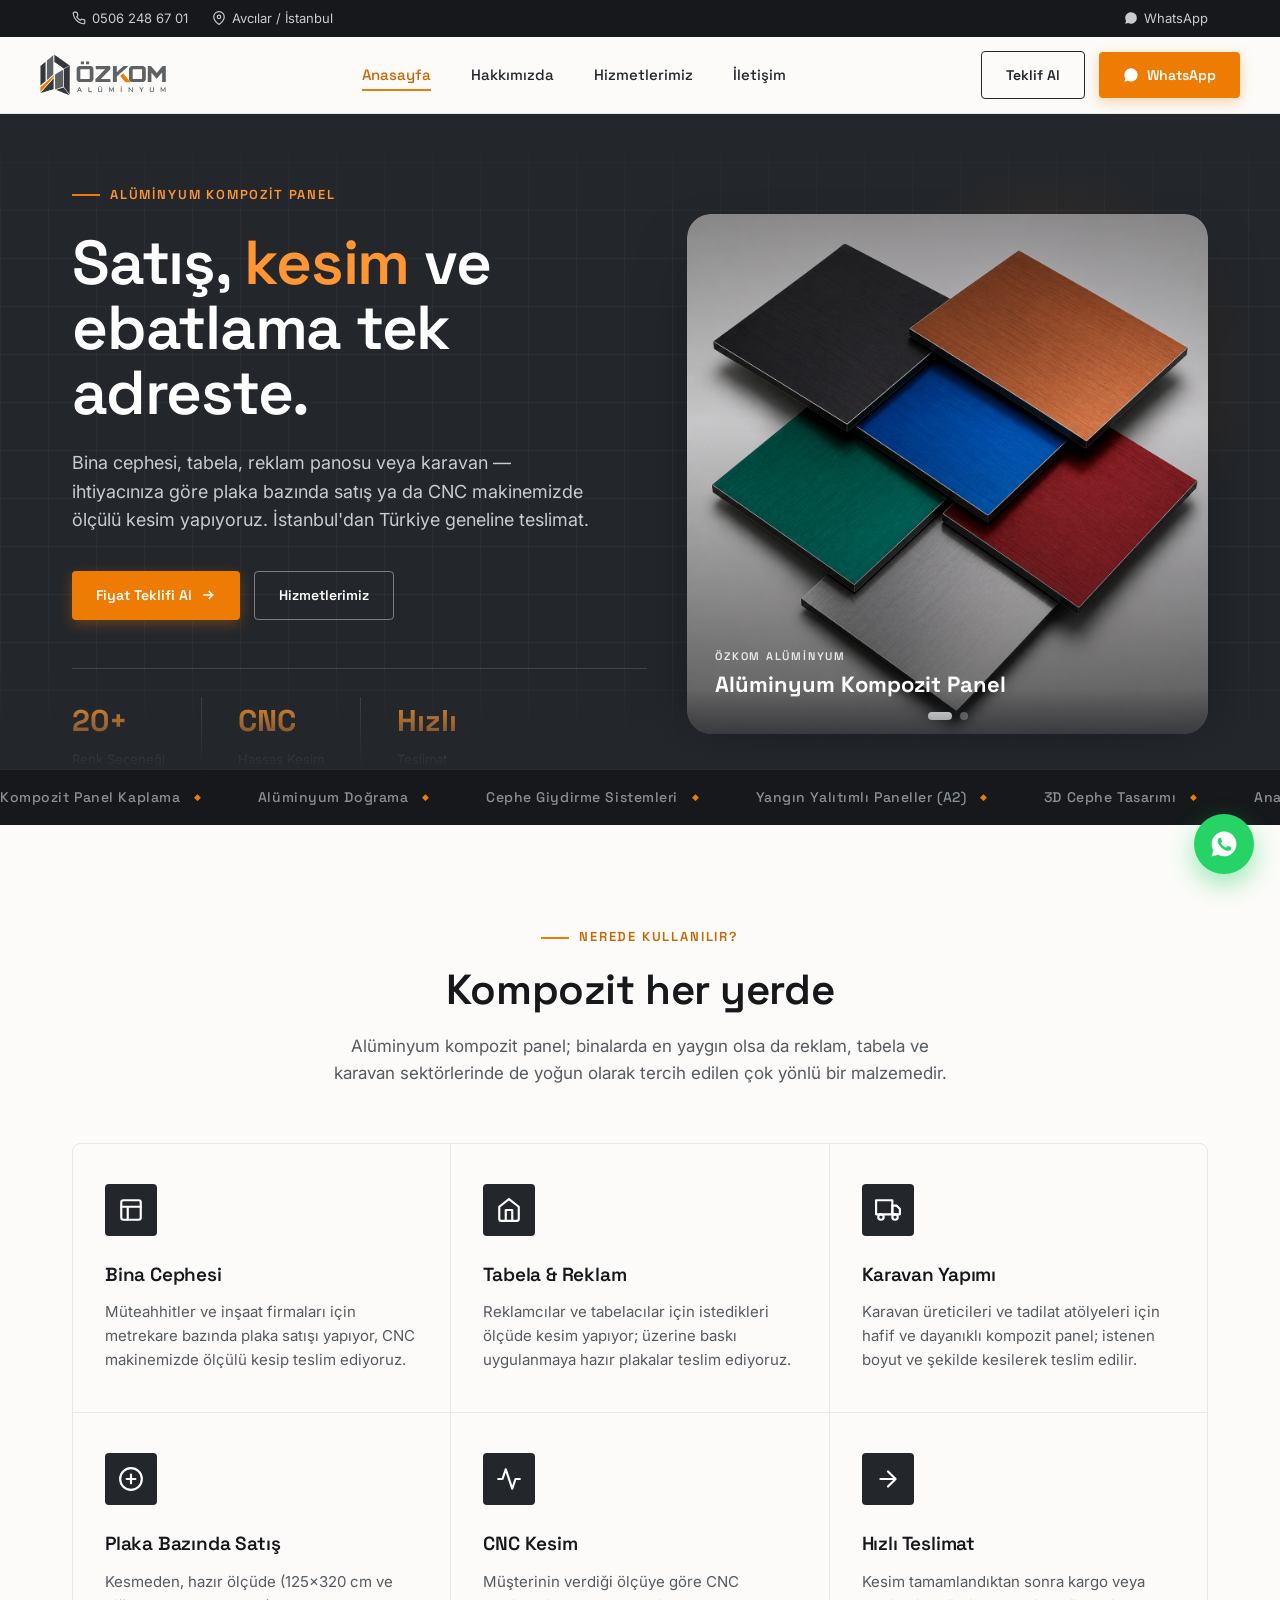
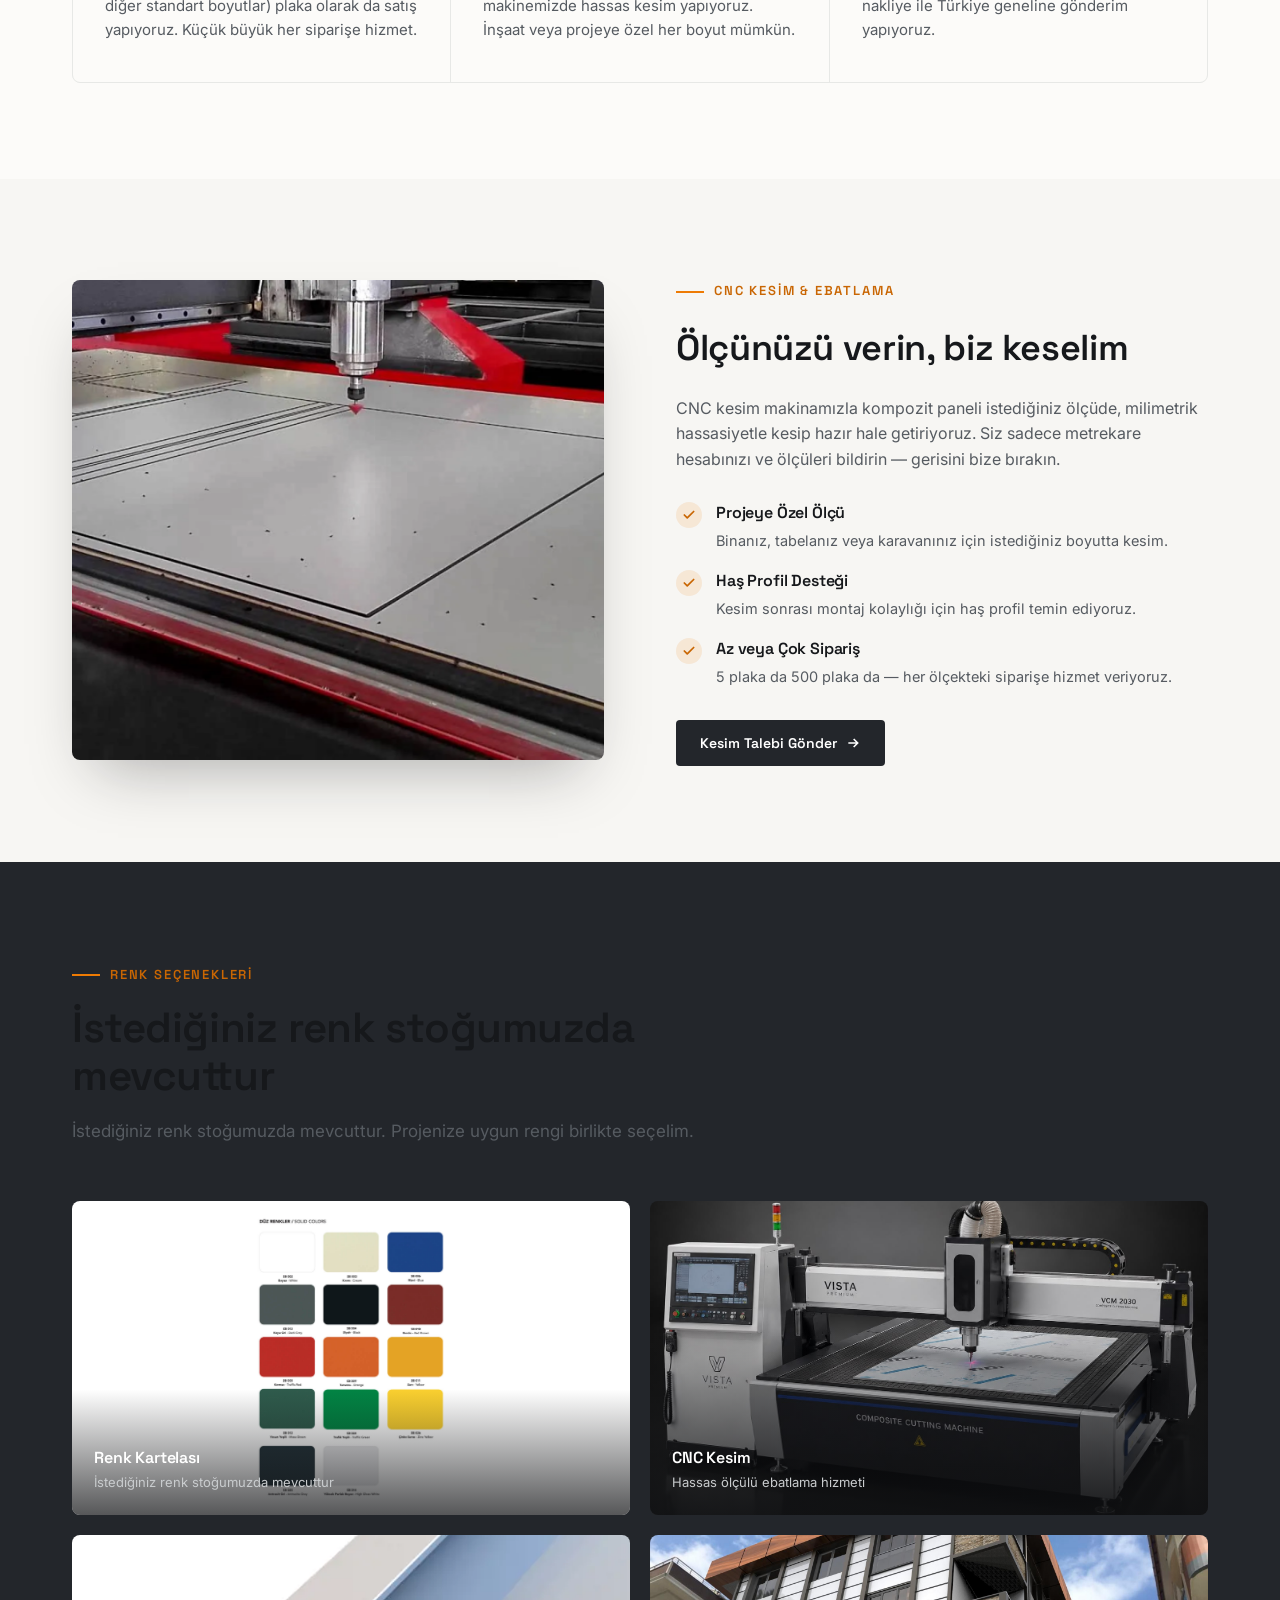
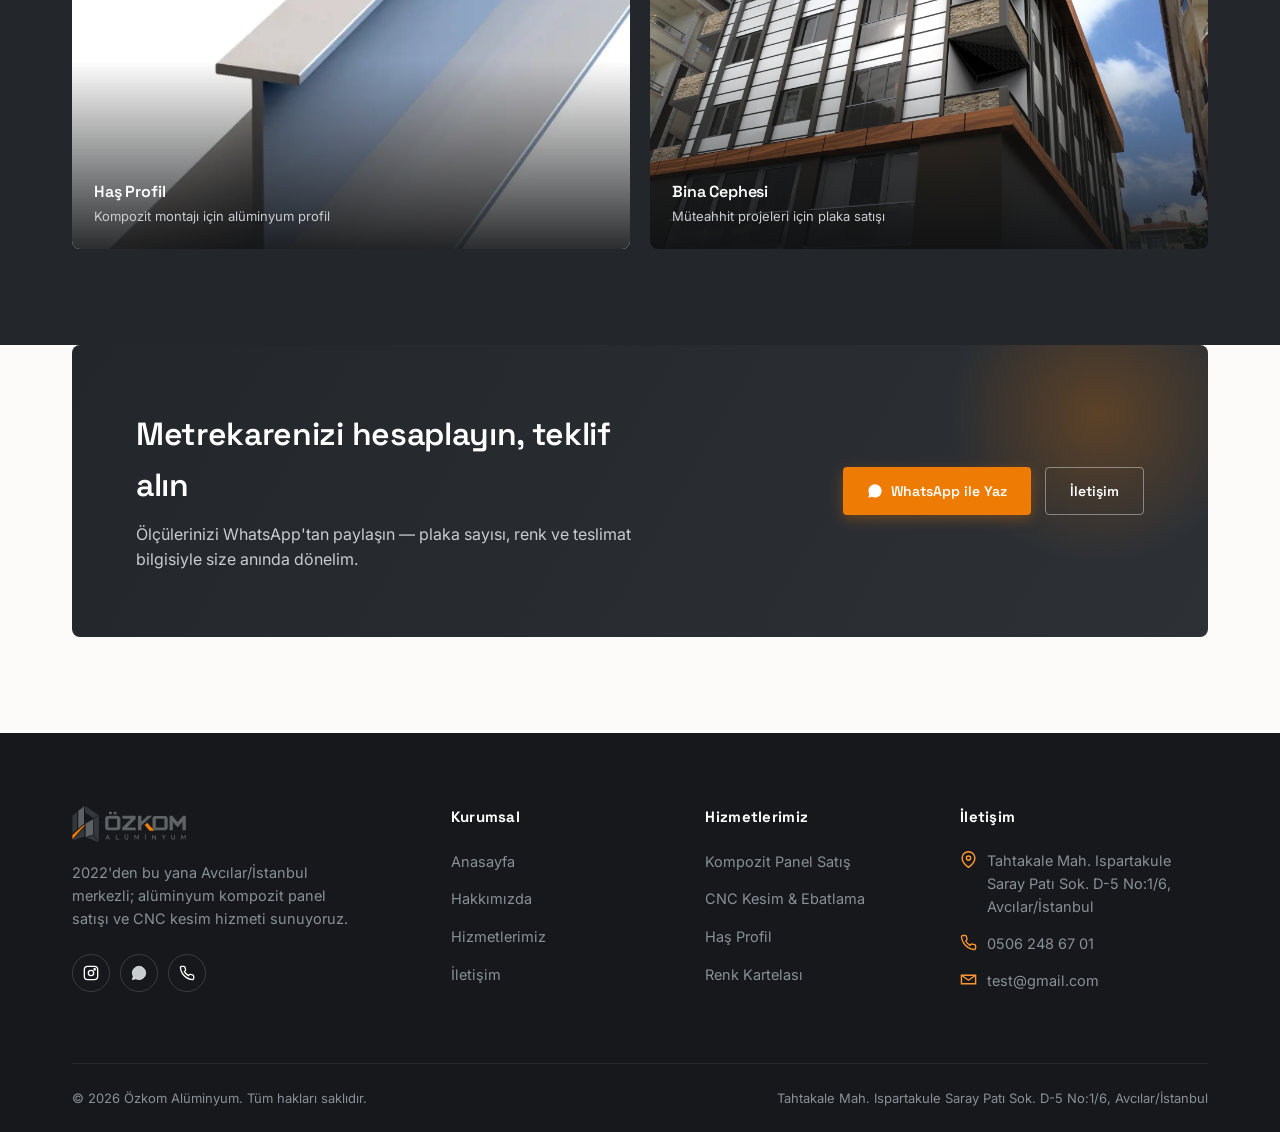
==== index.html @ e847e42e "slider animasyon ve mail guncelleme" ====
<!doctype html>
<html lang="tr">
<head>
<meta charset="UTF-8">
<meta name="viewport" content="width=device-width, initial-scale=1.0">
<title>Özkom Alüminyum | Kompozit Panel Satış & Kesim</title>
<meta name="description" content="Alüminyum kompozit panel satış ve CNC kesim hizmeti. Bina cephesi, tabela, reklam, karavan uygulamaları için plaka ve ölçülü kesim. Avcılar/İstanbul.">
<link rel="icon" href="assets/ozkom.svg" type="image/svg+xml">
<link rel="stylesheet" href="style.css">
</head>
<body data-cms-page="home">

<!-- TOPBAR -->
<div class="topbar">
  <div class="wrap">
    <div class="topbar-left">
      <a href="tel:+905062486701" class="topbar-item" data-cms-settings="phone_tel" data-cms-attr="href">
        <svg viewBox="0 0 24 24" fill="none" stroke="currentColor" stroke-width="2"><path d="M22 16.92v3a2 2 0 0 1-2.18 2 19.79 19.79 0 0 1-8.63-3.07 19.5 19.5 0 0 1-6-6 19.79 19.79 0 0 1-3.07-8.67A2 2 0 0 1 4.11 2h3a2 2 0 0 1 2 1.72c.127.96.361 1.903.7 2.81a2 2 0 0 1-.45 2.11L8.09 9.91a16 16 0 0 0 6 6l1.27-1.27a2 2 0 0 1 2.11-.45c.907.339 1.85.573 2.81.7A2 2 0 0 1 22 16.92z"/></svg>
        <span data-cms-settings="phone_display">0506 248 67 01</span>
      </a>
      <span class="topbar-item">
        <svg viewBox="0 0 24 24" fill="none" stroke="currentColor" stroke-width="2"><path d="M21 10c0 7-9 13-9 13s-9-6-9-13a9 9 0 0 1 18 0z"/><circle cx="12" cy="10" r="3"/></svg>
        <span data-cms-settings="address_short">Avcılar / İstanbul</span>
      </span>
    </div>
    <div class="topbar-left">
      <a href="https://wa.me/905062486701" data-cms-settings="whatsapp_link" data-cms-attr="href" target="_blank" rel="noopener" class="topbar-item">
        <svg viewBox="0 0 24 24" fill="currentColor" width="14" height="14"><path d="M12.04 2C6.58 2 2.13 6.45 2.13 11.91c0 1.75.46 3.45 1.32 4.95L2.05 22l5.25-1.38a9.9 9.9 0 0 0 4.74 1.21h.01c5.46 0 9.91-4.45 9.91-9.91 0-2.65-1.03-5.14-2.9-7.01A9.82 9.82 0 0 0 12.04 2"/></svg>
        WhatsApp
      </a>
    </div>
  </div>
</div>

<!-- HEADER -->
<header class="site-header">
  <nav class="nav wrap">
    <a href="index.html" class="brand">
      <img src="assets/ozkom.svg" alt="Özkom Alüminyum">
    </a>
    <div class="nav-links">
      <a href="index.html" class="active">Anasayfa</a>
      <a href="hakkimizda.html">Hakkımızda</a>
      <a href="hizmetlerimiz.html">Hizmetlerimiz</a>
      <a href="iletisim.html">İletişim</a>
    </div>
    <div class="nav-cta">
      <a href="iletisim.html" class="btn btn-outline">Teklif Al</a>
      <a href="https://wa.me/905062486701" data-cms-settings="whatsapp_link" data-cms-attr="href" target="_blank" rel="noopener" class="btn btn-primary">
        <svg width="16" height="16" viewBox="0 0 24 24" fill="currentColor"><path d="M12.04 2C6.58 2 2.13 6.45 2.13 11.91c0 1.75.46 3.45 1.32 4.95L2.05 22l5.25-1.38a9.9 9.9 0 0 0 4.74 1.21h.01c5.46 0 9.91-4.45 9.91-9.91 0-2.65-1.03-5.14-2.9-7.01A9.82 9.82 0 0 0 12.04 2"/></svg>
        WhatsApp
      </a>
    </div>
    <button class="burger" aria-label="Menü"><span></span><span></span><span></span></button>
  </nav>
</header>
<div class="scrim"></div>
<div class="mobile-panel">
  <button class="mobile-close" aria-label="Menüyü kapat">
    <svg viewBox="0 0 24 24" fill="none" stroke="currentColor" stroke-width="2.4" stroke-linecap="round"><path d="M18 6 6 18M6 6l12 12"/></svg>
  </button>
  <a href="index.html">Anasayfa</a>
  <a href="hakkimizda.html">Hakkımızda</a>
  <a href="hizmetlerimiz.html">Hizmetlerimiz</a>
  <a href="iletisim.html">İletişim</a>
  <a href="https://wa.me/905062486701" target="_blank" rel="noopener" class="btn btn-primary">WhatsApp ile Yaz</a>
</div>

<!-- HERO -->
<section class="hero">
  <div class="hero-bg-grid"></div>
  <div class="wrap">
    <div class="hero-grid">
      <div>
        <div class="hero-eyebrow">Alüminyum Kompozit Panel</div>
        <h1>Satış, <em>kesim</em> ve ebatlama tek adreste.</h1>
        <p class="hero-sub">Bina cephesi, tabela, reklam panosu veya karavan — ihtiyacınıza göre plaka bazında satış ya da CNC makinemizde ölçülü kesim yapıyoruz. İstanbul'dan Türkiye geneline teslimat.</p>
        <div class="hero-actions">
          <a href="iletisim.html" class="btn btn-primary">
            Fiyat Teklifi Al
            <svg width="16" height="16" viewBox="0 0 24 24" fill="none" stroke="currentColor" stroke-width="2.4"><path d="M5 12h14M13 6l6 6-6 6"/></svg>
          </a>
          <a href="hizmetlerimiz.html" class="btn btn-outline-light">Hizmetlerimiz</a>
        </div>
        <div class="hero-stats">
          <div class="hero-stat">
            <div class="num"><span>20+</span></div>
            <div class="lbl">Renk Seçeneği</div>
          </div>
          <div class="hero-stat">
            <div class="num"><span>CNC</span></div>
            <div class="lbl">Hassas Kesim</div>
          </div>
          <div class="hero-stat">
            <div class="num"><span>Hızlı</span></div>
            <div class="lbl">Teslimat</div>
          </div>
        </div>
      </div>
      <div class="hero-visual">
        <div class="hero-slider">
          <div class="slider-track">
            <div class="slide active">
              <img src="images/slider1.png" alt="Alüminyum kompozit panel renkli plakalar">
              <div class="slide-overlay">
                <span class="slide-brand">ÖZKOM ALÜMİNYUM</span>
                <span class="slide-title">Alüminyum Kompozit Panel</span>
              </div>
            </div>
            <div class="slide">
              <img src="images/slider2.png" alt="CNC kompozit kesim makinası">
              <div class="slide-overlay">
                <span class="slide-brand">ÖZKOM ALÜMİNYUM</span>
                <span class="slide-title">CNC Kesim & Ebatlama</span>
              </div>
            </div>
          </div>
          <div class="slider-dots">
            <button class="slider-dot active" aria-label="Slayt 1"></button>
            <button class="slider-dot" aria-label="Slayt 2"></button>
          </div>
        </div>
      </div>
    </div>
  </div>
  <div class="hero-bottom-fade"></div>
</section>

<!-- MARQUEE -->
<div class="marquee-strip">
  <div class="marquee-track" data-cms-list="marquee_items">
    <span data-cms-item data-cms-field="self">Kompozit Panel Satış</span>
    <span>CNC Kesim & Ebatlama</span>
    <span>Bina Cephe Kaplaması</span>
    <span>Tabela & Reklam Panosu</span>
    <span>Karavan Yapımı</span>
    <span>Plaka Bazında Satış</span>
    <span>Ölçülü Kesim</span>
  </div>
</div>

<!-- KULLANIM ALANLARI -->
<section class="section-pad">
  <div class="wrap">
    <div class="section-head center" style="margin:0 auto 56px;">
      <div class="eyebrow" style="justify-content:center;">Nerede Kullanılır?</div>
      <h2>Kompozit her yerde</h2>
      <p>Alüminyum kompozit panel; binalarda en yaygın olsa da reklam, tabela ve karavan sektörlerinde de yoğun olarak tercih edilen çok yönlü bir malzemedir.</p>
    </div>
    <div class="feature-grid reveal-stagger">
      <div class="feature-card reveal" style="--i:0">
        <div class="feature-icon">
          <svg viewBox="0 0 24 24" fill="none" stroke-width="2" stroke-linecap="round" stroke-linejoin="round"><rect x="3" y="3" width="18" height="18" rx="2"/><path d="M3 9h18M9 21V9"/></svg>
        </div>
        <h3>Bina Cephesi</h3>
        <p>Müteahhitler ve inşaat firmaları için metrekare bazında plaka satışı yapıyor, CNC makinemizde ölçülü kesip teslim ediyoruz.</p>
      </div>
      <div class="feature-card reveal" style="--i:1">
        <div class="feature-icon">
          <svg viewBox="0 0 24 24" fill="none" stroke-width="2" stroke-linecap="round" stroke-linejoin="round"><path d="M3 9l9-7 9 7v11a2 2 0 0 1-2 2H5a2 2 0 0 1-2-2z"/><polyline points="9 22 9 12 15 12 15 22"/></svg>
        </div>
        <h3>Tabela & Reklam</h3>
        <p>Reklamcılar ve tabelacılar için istedikleri ölçüde kesim yapıyor; üzerine baskı uygulanmaya hazır plakalar teslim ediyoruz.</p>
      </div>
      <div class="feature-card reveal" style="--i:2">
        <div class="feature-icon">
          <svg viewBox="0 0 24 24" fill="none" stroke-width="2" stroke-linecap="round" stroke-linejoin="round"><path d="M1 3h15v13H1z"/><path d="M16 8h4l3 3v5h-7V8z"/><circle cx="5.5" cy="18.5" r="2.5"/><circle cx="18.5" cy="18.5" r="2.5"/></svg>
        </div>
        <h3>Karavan Yapımı</h3>
        <p>Karavan üreticileri ve tadilat atölyeleri için hafif ve dayanıklı kompozit panel; istenen boyut ve şekilde kesilerek teslim edilir.</p>
      </div>
      <div class="feature-card reveal" style="--i:3">
        <div class="feature-icon">
          <svg viewBox="0 0 24 24" fill="none" stroke-width="2" stroke-linecap="round" stroke-linejoin="round"><circle cx="12" cy="12" r="10"/><line x1="12" y1="8" x2="12" y2="16"/><line x1="8" y1="12" x2="16" y2="12"/></svg>
        </div>
        <h3>Plaka Bazında Satış</h3>
        <p>Kesmeden, hazır ölçüde (125×320 cm ve diğer standart boyutlar) plaka olarak da satış yapıyoruz. Küçük büyük her siparişe hizmet.</p>
      </div>
      <div class="feature-card reveal" style="--i:4">
        <div class="feature-icon">
          <svg viewBox="0 0 24 24" fill="none" stroke-width="2" stroke-linecap="round" stroke-linejoin="round"><polyline points="22 12 18 12 15 21 9 3 6 12 2 12"/></svg>
        </div>
        <h3>CNC Kesim</h3>
        <p>Müşterinin verdiği ölçüye göre CNC makinemizde hassas kesim yapıyoruz. İnşaat veya projeye özel her boyut mümkün.</p>
      </div>
      <div class="feature-card reveal" style="--i:5">
        <div class="feature-icon">
          <svg viewBox="0 0 24 24" fill="none" stroke-width="2" stroke-linecap="round" stroke-linejoin="round"><path d="M5 12h14M12 5l7 7-7 7"/></svg>
        </div>
        <h3>Hızlı Teslimat</h3>
        <p>Kesim tamamlandıktan sonra kargo veya nakliye ile Türkiye geneline gönderim yapıyoruz.</p>
      </div>
    </div>
  </div>
</section>

<!-- KESİM MAKİNASI BÖLÜMÜ -->
<section class="section-pad" style="background:var(--warm-white);">
  <div class="wrap">
    <div class="split">
      <div class="split-visual reveal">
        <div class="split-img-main">
          <img src="images/kesim-makinasi.webp" alt="Özkom Alüminyum CNC kompozit kesim makinası">
        </div>
      </div>
      <div class="reveal">
        <div class="eyebrow">CNC Kesim & Ebatlama</div>
        <h2 style="font-size:clamp(26px,3.4vw,36px); margin-bottom:18px;">Ölçünüzü verin, biz keselim</h2>
        <p style="color:var(--steel); font-size:16px; margin-bottom:20px;">CNC kesim makinamızla kompozit paneli istediğiniz ölçüde, milimetrik hassasiyetle kesip hazır hale getiriyoruz. Siz sadece metrekare hesabınızı ve ölçüleri bildirin — gerisini bize bırakın.</p>
        <div class="check-list">
          <div class="check-item">
            <div class="ic"><svg viewBox="0 0 24 24" fill="none" stroke-width="3" stroke-linecap="round" stroke-linejoin="round"><polyline points="20 6 9 17 4 12"/></svg></div>
            <div><h4>Projeye Özel Ölçü</h4><p>Binanız, tabelanız veya karavanınız için istediğiniz boyutta kesim.</p></div>
          </div>
          <div class="check-item">
            <div class="ic"><svg viewBox="0 0 24 24" fill="none" stroke-width="3" stroke-linecap="round" stroke-linejoin="round"><polyline points="20 6 9 17 4 12"/></svg></div>
            <div><h4>Haş Profil Desteği</h4><p>Kesim sonrası montaj kolaylığı için haş profil temin ediyoruz.</p></div>
          </div>
          <div class="check-item">
            <div class="ic"><svg viewBox="0 0 24 24" fill="none" stroke-width="3" stroke-linecap="round" stroke-linejoin="round"><polyline points="20 6 9 17 4 12"/></svg></div>
            <div><h4>Az veya Çok Sipariş</h4><p>5 plaka da 500 plaka da — her ölçekteki siparişe hizmet veriyoruz.</p></div>
          </div>
        </div>
        <a href="iletisim.html" class="btn btn-dark" style="margin-top:32px;">
          Kesim Talebi Gönder
          <svg width="16" height="16" viewBox="0 0 24 24" fill="none" stroke="currentColor" stroke-width="2.4"><path d="M5 12h14M13 6l6 6-6 6"/></svg>
        </a>
      </div>
    </div>
  </div>
</section>

<!-- RENK KARTELAsı -->
<section class="section-pad swatch-section">
  <div class="wrap">
    <div class="section-head">
      <div class="eyebrow">Renk Seçenekleri</div>
      <h2>İstediğiniz renk stoğumuzda mevcuttur</h2>
      <p>İstediğiniz renk stoğumuzda mevcuttur. Projenize uygun rengi birlikte seçelim.</p>
    </div>
    <div class="swatch-grid reveal-stagger" style="grid-template-columns:repeat(2,1fr); gap:20px;">
      <div class="swatch-card reveal" style="--i:0; aspect-ratio:16/9;">
        <img src="images/renkler.jpg" alt="Kompozit panel renk kartelası düz renkler" style="object-fit:contain; background:#fff; padding:16px;">
        <div class="swatch-overlay" style="background:linear-gradient(180deg,transparent 60%,rgba(15,16,18,.7) 100%);">
          <div><h4>Renk Kartelası</h4><p>İstediğiniz renk stoğumuzda mevcuttur</p></div>
        </div>
      </div>
      <div class="swatch-card reveal" style="--i:1; aspect-ratio:16/9;">
        <img src="images/kesim-uygulama.jpg" alt="CNC kompozit panel kesim uygulaması">
        <div class="swatch-overlay">
          <div><h4>CNC Kesim</h4><p>Hassas ölçülü ebatlama hizmeti</p></div>
        </div>
      </div>
      <div class="swatch-card reveal" style="--i:2; aspect-ratio:16/9;">
        <img src="images/has-profil1.webp" alt="Alüminyum haş profili">
        <div class="swatch-overlay">
          <div><h4>Haş Profil</h4><p>Kompozit montajı için alüminyum profil</p></div>
        </div>
      </div>
      <div class="swatch-card reveal" style="--i:3; aspect-ratio:16/9;">
        <img src="images/bina1.jpg" alt="Kompozit kaplı bina cephe uygulaması">
        <div class="swatch-overlay">
          <div><h4>Bina Cephesi</h4><p>Müteahhit projeleri için plaka satışı</p></div>
        </div>
      </div>
    </div>
  </div>
</section>

<!-- CTA BAND -->
<section class="section-pad" style="padding-top:0;">
  <div class="wrap">
    <div class="cta-band reveal">
      <div class="cta-band-text">
        <h3>Metrekarenizi hesaplayın, teklif alın</h3>
        <p>Ölçülerinizi WhatsApp'tan paylaşın — plaka sayısı, renk ve teslimat bilgisiyle size anında dönelim.</p>
      </div>
      <div class="cta-band-actions">
        <a href="https://wa.me/905062486701" data-cms-settings="whatsapp_link" data-cms-attr="href" target="_blank" rel="noopener" class="btn btn-primary">
          <svg width="16" height="16" viewBox="0 0 24 24" fill="currentColor"><path d="M12.04 2C6.58 2 2.13 6.45 2.13 11.91c0 1.75.46 3.45 1.32 4.95L2.05 22l5.25-1.38a9.9 9.9 0 0 0 4.74 1.21h.01c5.46 0 9.91-4.45 9.91-9.91 0-2.65-1.03-5.14-2.9-7.01A9.82 9.82 0 0 0 12.04 2"/></svg>
          WhatsApp ile Yaz
        </a>
        <a href="iletisim.html" class="btn btn-outline-light">İletişim</a>
      </div>
    </div>
  </div>
</section>

<!-- FOOTER -->
<footer class="site-footer">
  <div class="wrap">
    <div class="footer-grid">
      <div class="footer-brand">
        <img src="assets/ozkom.svg" alt="Özkom Alüminyum">
        <p data-cms-settings="footer_about">2022'den bu yana Avcılar/İstanbul merkezli; alüminyum kompozit panel satışı ve CNC kesim hizmetleri sunuyoruz.</p>
        <div class="footer-social">
          <a href="#" aria-label="Instagram"><svg viewBox="0 0 24 24" fill="none" stroke-width="2"><rect x="2" y="2" width="20" height="20" rx="5"/><circle cx="12" cy="12" r="4"/><circle cx="17.5" cy="6.5" r="1"/></svg></a>
          <a href="https://wa.me/905062486701" data-cms-settings="whatsapp_link" data-cms-attr="href" target="_blank" rel="noopener" aria-label="WhatsApp"><svg viewBox="0 0 24 24" fill="currentColor" stroke="none"><path d="M12.04 2C6.58 2 2.13 6.45 2.13 11.91c0 1.75.46 3.45 1.32 4.95L2.05 22l5.25-1.38a9.9 9.9 0 0 0 4.74 1.21h.01c5.46 0 9.91-4.45 9.91-9.91 0-2.65-1.03-5.14-2.9-7.01A9.82 9.82 0 0 0 12.04 2"/></svg></a>
          <a href="tel:+905062486701" data-cms-settings="phone_tel" data-cms-attr="href" aria-label="Telefon"><svg viewBox="0 0 24 24" fill="none" stroke-width="2"><path d="M22 16.92v3a2 2 0 0 1-2.18 2 19.79 19.79 0 0 1-8.63-3.07 19.5 19.5 0 0 1-6-6 19.79 19.79 0 0 1-3.07-8.67A2 2 0 0 1 4.11 2h3a2 2 0 0 1 2 1.72c.127.96.361 1.903.7 2.81a2 2 0 0 1-.45 2.11L8.09 9.91a16 16 0 0 0 6 6l1.27-1.27a2 2 0 0 1 2.11-.45c.907.339 1.85.573 2.81.7A2 2 0 0 1 22 16.92z"/></svg></a>
        </div>
      </div>
      <div class="footer-col">
        <h5>Kurumsal</h5>
        <ul>
          <li><a href="index.html">Anasayfa</a></li>
          <li><a href="hakkimizda.html">Hakkımızda</a></li>
          <li><a href="hizmetlerimiz.html">Hizmetlerimiz</a></li>
          <li><a href="iletisim.html">İletişim</a></li>
        </ul>
      </div>
      <div class="footer-col">
        <h5>Hizmetlerimiz</h5>
        <ul>
          <li><a href="hizmetlerimiz.html">Kompozit Panel Satış</a></li>
          <li><a href="hizmetlerimiz.html">CNC Kesim & Ebatlama</a></li>
          <li><a href="hizmetlerimiz.html">Haş Profil</a></li>
          <li><a href="hizmetlerimiz.html">Renk Kartelası</a></li>
        </ul>
      </div>
      <div class="footer-col">
        <h5>İletişim</h5>
        <div class="footer-contact-item">
          <svg viewBox="0 0 24 24" fill="none" stroke-width="2"><path d="M21 10c0 7-9 13-9 13s-9-6-9-13a9 9 0 0 1 18 0z"/><circle cx="12" cy="10" r="3"/></svg>
          <span data-cms-settings="address_full">Tahtakale Mah. Ispartakule Saray Patı Sok. D-5 No:1/6, Avcılar/İstanbul</span>
        </div>
        <div class="footer-contact-item">
          <svg viewBox="0 0 24 24" fill="none" stroke-width="2"><path d="M22 16.92v3a2 2 0 0 1-2.18 2 19.79 19.79 0 0 1-8.63-3.07 19.5 19.5 0 0 1-6-6 19.79 19.79 0 0 1-3.07-8.67A2 2 0 0 1 4.11 2h3a2 2 0 0 1 2 1.72c.127.96.361 1.903.7 2.81a2 2 0 0 1-.45 2.11L8.09 9.91a16 16 0 0 0 6 6l1.27-1.27a2 2 0 0 1 2.11-.45c.907.339 1.85.573 2.81.7A2 2 0 0 1 22 16.92z"/></svg>
          <span data-cms-settings="phone_display">0506 248 67 01</span>
        </div>
        <div class="footer-contact-item">
          <svg viewBox="0 0 24 24" fill="none" stroke-width="2"><path d="M4 4h16v16H4z" stroke="none"/><path d="M22 6 12 13 2 6"/><path d="M2 6h20v12H2z"/></svg>
          <span data-cms-settings="email">ozkomaluminyum@gmail.com</span>
        </div>
      </div>
    </div>
    <div class="footer-bottom">
      <span data-cms-settings="footer_copyright">© 2026 Özkom Alüminyum. Tüm hakları saklıdır.</span>
      <span data-cms-settings="address_full">Tahtakale Mah. Ispartakule Saray Patı Sok. D-5 No:1/6, Avcılar/İstanbul</span>
    </div>
  </div>
</footer>

<a href="https://wa.me/905062486701" data-cms-settings="whatsapp_link" data-cms-attr="href" target="_blank" rel="noopener" class="wa-float" aria-label="WhatsApp ile iletişime geç">
  <svg viewBox="0 0 24 24"><path d="M12.04 2C6.58 2 2.13 6.45 2.13 11.91c0 1.75.46 3.45 1.32 4.95L2.05 22l5.25-1.38a9.9 9.9 0 0 0 4.74 1.21h.01c5.46 0 9.91-4.45 9.91-9.91 0-2.65-1.03-5.14-2.9-7.01A9.82 9.82 0 0 0 12.04 2m5.83 14.06c-.24.68-1.4 1.3-1.93 1.34-.5.04-.97.23-3.25-.68-2.75-1.1-4.51-3.91-4.65-4.09-.13-.18-1.1-1.46-1.1-2.79 0-1.32.69-1.97.94-2.24.24-.27.53-.33.7-.33.18 0 .35 0 .5.01.16.01.38-.06.59.45.22.53.74 1.83.8 1.96.07.13.11.29.02.47-.09.18-.13.29-.27.45-.13.16-.28.35-.4.47-.13.13-.27.27-.12.53.16.27.7 1.15 1.5 1.86 1.03.92 1.9 1.21 2.17 1.34.27.13.42.11.58-.07.16-.18.68-.79.86-1.06.18-.27.36-.22.6-.13.25.09 1.58.74 1.85.88.27.13.45.2.51.31.07.13.07.71-.17 1.39"/></svg>
</a>

<script src="cms-loader.js"></script>
<script src="script.js"></script>
</body>
</html>
---- style.css ----
/* ============================================
   ÖZKOM ALÜMİNYUM — Design System
   Palette: Anthracite #23262B, Steel #565B61, Orange #EE7B04,
            Warm White #F7F6F3, Silver #C9CCCE, Ink #16181B
   Display: Space Grotesk / Body: Inter
============================================ */

@import url('https://fonts.googleapis.com/css2?family=Space+Grotesk:wght@400;500;600;700&family=Inter:wght@400;500;600;700;800&display=swap');

:root{
  --ink:#16181B;
  --anthracite:#23262B;
  --anthracite-2:#2D3136;
  --steel:#565B61;
  --steel-light:#8A9097;
  --silver:#C9CCCE;
  --silver-light:#E7E8E6;
  --warm-white:#F7F6F3;
  --paper:#FCFBF9;
  --orange:#EE7B04;
  --orange-light:#FF9633;
  --orange-dim:#C96603;

  --display: 'Space Grotesk', sans-serif;
  --body: 'Inter', sans-serif;

  --container: 1200px;
  --radius-s: 4px;
  --radius-m: 8px;

  --ease: cubic-bezier(.22,1,.36,1);
}

*,*::before,*::after{ box-sizing:border-box; margin:0; padding:0; }
html{ scroll-behavior:smooth; }
@media (prefers-reduced-motion: reduce){
  html{ scroll-behavior:auto; }
  *,*::before,*::after{ animation-duration:0.01ms !important; animation-iteration-count:1 !important; transition-duration:0.01ms !important; scroll-behavior:auto !important; }
}

body{
  font-family:var(--body);
  background:var(--paper);
  color:var(--ink);
  line-height:1.6;
  -webkit-font-smoothing:antialiased;
  overflow-x:hidden;
}

img{ max-width:100%; display:block; }
a{ color:inherit; text-decoration:none; }
ul{ list-style:none; }
button{ font-family:inherit; cursor:pointer; border:none; background:none; }
input,textarea{ font-family:inherit; }

.wrap{
  max-width:var(--container);
  margin:0 auto;
  padding:0 32px;
}

h1,h2,h3,h4{
  font-family:var(--display);
  font-weight:600;
  letter-spacing:-0.01em;
  color:var(--ink);
}

::selection{ background:var(--orange); color:#fff; }

:focus-visible{
  outline:2px solid var(--orange);
  outline-offset:3px;
}

/* ============ HERO SLIDER ============ */
.hero-slider{
  position:relative;
  width:100%;
  height:100%;
  border-radius:24px;
  overflow:hidden;
  box-shadow:0 32px 64px -20px rgba(0,0,0,.5);
}
.slider-track{
  display:flex;
  width:100%;
  height:100%;
  position:relative;
}
.slide{
  position:absolute;
  inset:0;
  opacity:0;
  transition:opacity .9s ease;
  border-radius:24px;
  overflow:hidden;
}
.slide.active{ opacity:1; }

/* Resim zoom efekti */
.slide img{
  width:100%;
  height:100%;
  object-fit:cover;
  display:block;
  transform:scale(1.08);
  transition:transform 5s ease;
}
.slide.active img{
  transform:scale(1);
}

.slide-overlay{
  position:absolute;
  inset:0;
  background:linear-gradient(180deg, rgba(0,0,0,.35) 0%, rgba(0,0,0,.05) 40%, rgba(0,0,0,.55) 100%);
  display:flex;
  flex-direction:column;
  align-items:flex-start;
  justify-content:flex-end;
  padding:28px 28px 36px;
  gap:6px;
}

/* Yazı animasyonu */
.slide-brand,
.slide-title{
  opacity:0;
  transform:translateY(18px);
  transition:opacity .6s ease, transform .6s ease;
}
.slide-brand{ transition-delay:.4s; }
.slide-title{ transition-delay:.65s; }

.slide.active .slide-brand,
.slide.active .slide-title{
  opacity:1;
  transform:translateY(0);
}

.slide-brand{
  font-family:var(--display);
  font-size:11px;
  font-weight:600;
  letter-spacing:.16em;
  text-transform:uppercase;
  color:rgba(255,255,255,.85);
}
.slide-title{
  font-family:var(--display);
  font-size:22px;
  font-weight:700;
  color:#fff;
  line-height:1.2;
}
.slider-dots{
  position:absolute;
  bottom:14px;
  left:50%;
  transform:translateX(-50%);
  display:flex;
  gap:8px;
  z-index:10;
}
.slider-dot{
  width:8px; height:8px;
  border-radius:50%;
  background:rgba(255,255,255,.4);
  border:none;
  cursor:pointer;
  transition:background .3s, transform .3s, width .3s;
  padding:0;
}
.slider-dot.active{
  background:#fff;
  width:24px;
  border-radius:4px;
}

/* ============ TOPBAR (utility strip) ============ */
.topbar{
  background:var(--ink);
  color:var(--silver);
  font-size:13px;
}
.topbar .wrap{
  display:flex;
  justify-content:space-between;
  align-items:center;
  padding-top:8px;
  padding-bottom:8px;
  flex-wrap:wrap;
  gap:8px;
}
.topbar-left{ display:flex; gap:24px; flex-wrap:wrap; }
.topbar a{ color:var(--silver); transition:color .2s; }
.topbar a:hover{ color:var(--orange-light); }
.topbar-item{ display:flex; align-items:center; gap:6px; }
.topbar svg{ width:14px; height:14px; flex-shrink:0; }

/* ============ HEADER / NAV ============ */
.site-header{
  background:rgba(252,251,249,.92);
  backdrop-filter:blur(10px);
  position:sticky; top:0; z-index:100;
  border-bottom:1px solid var(--silver-light);
}
.nav{
  display:flex;
  align-items:center;
  justify-content:space-between;
  padding:14px 0;
}
.brand{ display:flex; align-items:center; gap:12px; }
.brand img{ height:42px; width:auto; }

.nav-links{
  display:flex;
  align-items:center;
  gap:4px;
}
.nav-links a{
  font-family:var(--display);
  font-size:15px;
  font-weight:500;
  color:var(--anthracite);
  padding:10px 18px;
  border-radius:var(--radius-s);
  position:relative;
  transition:color .2s;
}
.nav-links a::after{
  content:'';
  position:absolute;
  left:18px; right:18px; bottom:6px;
  height:2px;
  background:var(--orange);
  transform:scaleX(0);
  transform-origin:left;
  transition:transform .25s var(--ease);
}
.nav-links a:hover{ color:var(--orange-dim); }
.nav-links a:hover::after{ transform:scaleX(1); }
.nav-links a.active{ color:var(--orange-dim); }
.nav-links a.active::after{ transform:scaleX(1); }

.nav-cta{
  display:flex; align-items:center; gap:14px;
}
.btn{
  display:inline-flex;
  align-items:center;
  gap:8px;
  font-family:var(--display);
  font-weight:600;
  font-size:14px;
  padding:12px 24px;
  border-radius:var(--radius-s);
  transition:transform .25s var(--ease), box-shadow .25s var(--ease), background .2s;
  white-space:nowrap;
}
.btn-primary{
  background:var(--orange);
  color:#fff;
  box-shadow:0 4px 14px rgba(238,123,4,.32);
}
.btn-primary:hover{
  background:var(--orange-dim);
  transform:translateY(-2px);
  box-shadow:0 8px 20px rgba(238,123,4,.4);
}
.btn-dark{
  background:var(--anthracite);
  color:#fff;
}
.btn-dark:hover{
  background:var(--ink);
  transform:translateY(-2px);
}
.btn-outline{
  border:1.5px solid var(--anthracite);
  color:var(--anthracite);
}
.btn-outline:hover{
  background:var(--anthracite);
  color:#fff;
}
.btn-outline-light{
  border:1.5px solid rgba(255,255,255,.4);
  color:#fff;
}
.btn-outline-light:hover{
  background:#fff;
  color:var(--anthracite);
  border-color:#fff;
}

.burger{
  display:none;
  flex-direction:column;
  gap:5px;
  width:32px;
  padding:8px 0;
}
.burger span{
  display:block;
  height:2px;
  background:var(--anthracite);
  border-radius:2px;
  transition:all .3s var(--ease);
}
.burger.open span:nth-child(1){ transform:translateY(7px) rotate(45deg); }
.burger.open span:nth-child(2){ opacity:0; }
.burger.open span:nth-child(3){ transform:translateY(-7px) rotate(-45deg); }

/* ============ MOBILE NAV ============ */
.mobile-panel{
  display:none;
  position:fixed;
  inset:0 0 0 auto;
  width:min(82vw,360px);
  height:100vh;
  background:var(--anthracite);
  z-index:200;
  padding:90px 32px 32px;
  transform:translateX(100%);
  transition:transform .35s var(--ease);
  flex-direction:column;
  gap:6px;
}
.mobile-panel.open{ transform:translateX(0); display:flex; }
.mobile-close{
  position:absolute;
  top:24px; right:24px;
  width:42px; height:42px;
  border-radius:50%;
  border:1.5px solid rgba(255,255,255,.18);
  display:flex; align-items:center; justify-content:center;
  transition:background .2s, border-color .2s, transform .2s;
}
.mobile-close:hover{ background:var(--orange); border-color:var(--orange); transform:rotate(90deg); }
.mobile-close svg{ width:18px; height:18px; stroke:#fff; }
.mobile-panel a{
  font-family:var(--display);
  color:#fff;
  font-size:20px;
  padding:16px 4px;
  border-bottom:1px solid rgba(255,255,255,.1);
}
.mobile-panel .btn{ margin-top:24px; justify-content:center; }
.scrim{
  display:none;
  position:fixed; inset:0;
  background:rgba(15,16,18,.5);
  z-index:150;
  opacity:0;
  transition:opacity .3s;
}
.scrim.open{ display:block; opacity:1; }

/* ============ SECTION BASICS ============ */
section{ position:relative; }
.section-pad{ padding:96px 0; }
.eyebrow{
  display:inline-flex;
  align-items:center;
  gap:10px;
  font-family:var(--display);
  font-size:13px;
  font-weight:600;
  letter-spacing:.14em;
  text-transform:uppercase;
  color:var(--orange-dim);
  margin-bottom:18px;
}
.eyebrow::before{
  content:'';
  width:28px; height:2px;
  background:var(--orange);
}
.section-head{
  max-width:640px;
  margin-bottom:56px;
}
.section-head h2{
  font-size:clamp(28px,4vw,42px);
  line-height:1.15;
  margin-bottom:18px;
}
.section-head p{
  color:var(--steel);
  font-size:17px;
}
.section-head.center{ margin-left:auto; margin-right:auto; text-align:center; }

/* ============ HERO ============ */
.hero{
  background:var(--anthracite);
  color:#fff;
  position:relative;
  overflow:hidden;
  padding:64px 0 0;
}
.hero-grid{
  display:grid;
  grid-template-columns:1.05fr .95fr;
  gap:40px;
  align-items:center;
  position:relative;
  z-index:2;
}
.hero-eyebrow{
  display:inline-flex;
  align-items:center;
  gap:10px;
  font-family:var(--display);
  font-size:13px;
  font-weight:600;
  letter-spacing:.14em;
  text-transform:uppercase;
  color:var(--orange-light);
  margin-bottom:24px;
}
.hero-eyebrow::before{ content:''; width:28px; height:2px; background:var(--orange); }
.hero h1{
  color:#fff;
  font-size:clamp(36px,5.2vw,62px);
  line-height:1.05;
  letter-spacing:-.02em;
  margin-bottom:24px;
}
.hero h1 em{
  font-style:normal;
  color:var(--orange-light);
}
.hero-sub{
  font-size:18px;
  color:var(--silver);
  max-width:520px;
  margin-bottom:36px;
  position:relative;
  z-index:3;
}
.hero-actions{ display:flex; gap:14px; flex-wrap:wrap; margin-bottom:48px; }
.hero-stats{
  display:flex;
  gap:0;
  border-top:1px solid rgba(255,255,255,.14);
  padding-top:28px;
}
.hero-stat{
  padding-right:36px;
  margin-right:36px;
  border-right:1px solid rgba(255,255,255,.14);
}
.hero-stat:last-child{ border-right:none; margin-right:0; padding-right:0; }
.hero-stat .num{
  font-family:var(--display);
  font-size:30px;
  font-weight:700;
  color:#fff;
  display:flex;
  align-items:baseline;
  gap:2px;
}
.hero-stat .num span{ color:var(--orange-light); }
.hero-stat .lbl{
  font-size:13px;
  color:var(--steel-light);
  margin-top:4px;
}

/* Hero visual: layered diagonal panel slabs echoing the logo geometry */
.hero-visual{
  position:relative;
  height:520px;
  z-index:2;
  border-radius:20px;
}
.hero-visual::before{
  content:'';
  position:absolute;
  width:420px; height:420px;
  background:radial-gradient(circle, rgba(238,123,4,.18), transparent 70%);
  top:-10%; right:-10%;
  z-index:0;
  pointer-events:none;
}
.hero-bg-grid{
  position:absolute; inset:0;
  background-image:
    linear-gradient(rgba(255,255,255,.035) 1px, transparent 1px),
    linear-gradient(90deg, rgba(255,255,255,.035) 1px, transparent 1px);
  background-size:48px 48px;
  z-index:1;
  mask-image:linear-gradient(180deg, transparent, #000 18%, #000 82%, transparent);
}
.hero-bottom-fade{
  height:80px;
  background:linear-gradient(180deg, transparent, var(--anthracite));
  margin-top:-80px;
  position:relative;
  z-index:2;
}

/* marquee strip */
.marquee-strip{
  background:var(--ink);
  border-top:1px solid rgba(255,255,255,.08);
  overflow:hidden;
  padding:16px 0;
}
.marquee-track{
  display:flex;
  gap:56px;
  white-space:nowrap;
  animation:marquee 28s linear infinite;
  width:max-content;
}
@keyframes marquee{
  from{ transform:translateX(0); }
  to{ transform:translateX(-50%); }
}
.marquee-track span{
  font-family:var(--display);
  font-size:14px;
  font-weight:500;
  letter-spacing:.04em;
  color:var(--steel-light);
  display:flex; align-items:center; gap:14px;
}
.marquee-track span::after{
  content:'◆';
  color:var(--orange);
  font-size:9px;
}

/* ============ FEATURE GRID ============ */
.feature-grid{
  display:grid;
  grid-template-columns:repeat(3,1fr);
  gap:1px;
  background:var(--silver-light);
  border:1px solid var(--silver-light);
  border-radius:var(--radius-m);
  overflow:hidden;
}
.feature-card{
  background:var(--paper);
  padding:40px 32px;
  transition:background .25s;
}
.feature-card:hover{ background:var(--warm-white); }
.feature-icon{
  width:52px; height:52px;
  display:flex; align-items:center; justify-content:center;
  background:var(--anthracite);
  border-radius:var(--radius-s);
  margin-bottom:24px;
  transition:background .25s;
}
.feature-card:hover .feature-icon{ background:var(--orange); }
.feature-icon svg{ width:26px; height:26px; stroke:#fff; }
.feature-card h3{ font-size:19px; margin-bottom:10px; }
.feature-card p{ color:var(--steel); font-size:15px; }

/* ============ SPLIT SECTION (about teaser / why us) ============ */
.split{
  display:grid;
  grid-template-columns:1fr 1fr;
  gap:72px;
  align-items:center;
}
.split-visual{
  position:relative;
}
.split-img-main{
  border-radius:var(--radius-m);
  overflow:hidden;
  box-shadow:0 30px 60px -25px rgba(22,24,27,.35);
}
.split-img-main img{ width:100%; height:480px; object-fit:cover; }
.split-img-badge{
  position:absolute;
  bottom:-28px; left:-28px;
  background:var(--orange);
  color:#fff;
  padding:24px 28px;
  border-radius:var(--radius-m);
  box-shadow:0 16px 32px -10px rgba(238,123,4,.45);
}
.split-img-badge .num{
  font-family:var(--display);
  font-size:34px;
  font-weight:700;
  line-height:1;
}
.split-img-badge .lbl{
  font-size:12.5px;
  margin-top:6px;
  opacity:.92;
}

.check-list{ margin-top:28px; display:flex; flex-direction:column; gap:16px; }
.check-item{ display:flex; gap:14px; align-items:flex-start; }
.check-item .ic{
  flex-shrink:0;
  width:26px; height:26px;
  border-radius:50%;
  background:rgba(238,123,4,.12);
  display:flex; align-items:center; justify-content:center;
  margin-top:2px;
}
.check-item .ic svg{ width:14px; height:14px; stroke:var(--orange-dim); }
.check-item h4{ font-size:16px; margin-bottom:3px; }
.check-item p{ font-size:14.5px; color:var(--steel); }

/* ============ COLOR / MATERIAL SWATCH STRIP ============ */
.swatch-section{
  background:var(--anthracite);
  color:#fff;
}
.swatch-grid{
  display:grid;
  grid-template-columns:repeat(4,1fr);
  gap:20px;
  margin-top:48px;
}
.swatch-card{
  border-radius:var(--radius-m);
  overflow:hidden;
  position:relative;
  aspect-ratio:4/5;
}
.swatch-card img{ width:100%; height:100%; object-fit:cover; transition:transform .5s var(--ease); }
.swatch-card:hover img{ transform:scale(1.06); }
.swatch-overlay{
  position:absolute; inset:0;
  background:linear-gradient(180deg, transparent 40%, rgba(15,16,18,.88) 100%);
  display:flex; align-items:flex-end;
  padding:22px;
}
.swatch-overlay h4{ color:#fff; font-size:16px; }
.swatch-overlay p{ color:var(--silver); font-size:13px; margin-top:2px; }

/* ============ PROCESS (numbered, real sequence) ============ */
.process-row{
  display:grid;
  grid-template-columns:repeat(4,1fr);
  gap:0;
  position:relative;
}
.process-row::before{
  content:'';
  position:absolute;
  top:26px; left:6%; right:6%;
  height:1px;
  background:var(--silver);
  z-index:0;
}
.process-step{ position:relative; padding-right:24px; }
.process-num{
  font-family:var(--display);
  font-size:14px;
  font-weight:700;
  width:52px; height:52px;
  border-radius:50%;
  background:var(--paper);
  border:1.5px solid var(--anthracite);
  display:flex; align-items:center; justify-content:center;
  margin-bottom:22px;
  position:relative; z-index:1;
}
.process-step h4{ font-size:17px; margin-bottom:8px; }
.process-step p{ font-size:14.5px; color:var(--steel); }

/* ============ CTA BAND ============ */
.cta-band{
  background:var(--anthracite);
  background-image:
    linear-gradient(120deg, var(--anthracite) 0%, var(--anthracite-2) 100%);
  color:#fff;
  border-radius:var(--radius-m);
  padding:64px;
  display:flex;
  align-items:center;
  justify-content:space-between;
  gap:40px;
  flex-wrap:wrap;
  position:relative;
  overflow:hidden;
}
.cta-band::after{
  content:'';
  position:absolute;
  width:300px; height:300px;
  background:radial-gradient(circle, rgba(238,123,4,.25), transparent 70%);
  top:-80px; right:-40px;
}
.cta-band-text{ position:relative; z-index:1; max-width:520px; }
.cta-band h3{ color:#fff; font-size:clamp(24px,3vw,32px); margin-bottom:10px; }
.cta-band p{ color:var(--silver); }
.cta-band-actions{ position:relative; z-index:1; display:flex; gap:14px; flex-wrap:wrap; }

/* ============ FOOTER ============ */
.site-footer{
  background:var(--ink);
  color:var(--silver);
  padding-top:72px;
}
.footer-grid{
  display:grid;
  grid-template-columns:1.6fr 1fr 1fr 1.2fr;
  gap:48px;
  padding-bottom:56px;
  border-bottom:1px solid rgba(255,255,255,.08);
}
.footer-brand img{ height:38px; margin-bottom:18px; }
.footer-brand p{ font-size:14.5px; color:var(--steel-light); max-width:280px; }
.footer-social{ display:flex; gap:10px; margin-top:24px; }
.footer-social a{
  width:38px; height:38px;
  border:1px solid rgba(255,255,255,.15);
  border-radius:50%;
  display:flex; align-items:center; justify-content:center;
  transition:all .25s;
}
.footer-social a:hover{ background:var(--orange); border-color:var(--orange); }
.footer-social svg{ width:16px; height:16px; stroke:#fff; }

.footer-col h5{
  font-family:var(--display);
  color:#fff;
  font-size:15px;
  margin-bottom:20px;
  letter-spacing:.02em;
}
.footer-col ul{ display:flex; flex-direction:column; gap:12px; }
.footer-col a{ font-size:14.5px; color:var(--steel-light); transition:color .2s; }
.footer-col a:hover{ color:var(--orange-light); }
.footer-contact-item{ display:flex; gap:10px; align-items:flex-start; font-size:14.5px; color:var(--steel-light); margin-bottom:14px; }
.footer-contact-item svg{ width:17px; height:17px; flex-shrink:0; margin-top:2px; stroke:var(--orange-light); }

.footer-bottom{
  padding:24px 0;
  display:flex;
  justify-content:space-between;
  align-items:center;
  font-size:13px;
  color:var(--steel-light);
  flex-wrap:wrap;
  gap:12px;
}
.footer-bottom a{ color:var(--steel-light); }
.footer-bottom a:hover{ color:var(--orange-light); }

/* ============ WHATSAPP FLOAT ============ */
.wa-float{
  position:fixed;
  bottom:26px; right:26px;
  width:60px; height:60px;
  background:#25D366;
  border-radius:50%;
  display:flex; align-items:center; justify-content:center;
  box-shadow:0 10px 26px rgba(37,211,102,.45);
  z-index:300;
  transition:transform .25s var(--ease);
  animation:wa-pulse 2.6s ease-in-out infinite;
}
.wa-float:hover{ transform:scale(1.08); }
.wa-float svg{ width:30px; height:30px; fill:#fff; }
@keyframes wa-pulse{
  0%,100%{ box-shadow:0 10px 26px rgba(37,211,102,.45); }
  50%{ box-shadow:0 10px 26px rgba(37,211,102,.45), 0 0 0 10px rgba(37,211,102,.12); }
}

/* ============ PAGE HERO (inner pages) ============ */
.page-hero{
  background:var(--anthracite);
  color:#fff;
  padding:64px 0 56px;
  position:relative;
  overflow:hidden;
}
.page-hero .wrap{ position:relative; z-index:2; }
.breadcrumb{
  display:flex; align-items:center; gap:8px;
  font-size:14px; color:var(--steel-light);
  margin-bottom:20px;
}
.breadcrumb a:hover{ color:var(--orange-light); }
.breadcrumb .sep{ color:var(--steel); }
.breadcrumb .current{ color:var(--orange-light); }
.page-hero h1{ color:#fff; font-size:clamp(32px,4.5vw,48px); }
.page-hero-deco{
  position:absolute; inset:0;
  background-image:linear-gradient(rgba(255,255,255,.035) 1px, transparent 1px), linear-gradient(90deg, rgba(255,255,255,.035) 1px, transparent 1px);
  background-size:48px 48px;
  mask-image:radial-gradient(ellipse at top right, #000, transparent 70%);
}

/* ============ GENERIC CARDS ============ */
.card{
  background:var(--paper);
  border:1px solid var(--silver-light);
  border-radius:var(--radius-m);
  padding:32px;
  transition:box-shadow .25s, transform .25s;
}
.card:hover{ box-shadow:0 20px 40px -20px rgba(22,24,27,.18); transform:translateY(-4px); }

.tag{
  display:inline-block;
  font-family:var(--display);
  font-size:12px;
  font-weight:600;
  letter-spacing:.06em;
  text-transform:uppercase;
  padding:6px 14px;
  border-radius:30px;
  background:rgba(238,123,4,.1);
  color:var(--orange-dim);
}

/* ============ FORMS ============ */
.form-field{ margin-bottom:20px; }
.form-field label{
  display:block;
  font-family:var(--display);
  font-size:13.5px;
  font-weight:600;
  margin-bottom:8px;
  color:var(--anthracite);
}
.form-field input,
.form-field textarea,
.form-field select{
  width:100%;
  padding:14px 16px;
  border:1.5px solid var(--silver-light);
  border-radius:var(--radius-s);
  font-size:15px;
  background:var(--paper);
  transition:border-color .2s;
  color:var(--ink);
}
.form-field input:focus,
.form-field textarea:focus,
.form-field select:focus{
  outline:none;
  border-color:var(--orange);
}
.form-field textarea{ resize:vertical; min-height:140px; }
.form-row{ display:grid; grid-template-columns:1fr 1fr; gap:20px; }

/* ============ ANIMATIONS (scroll reveal) ============ */
.reveal{
  opacity:0;
  transform:translateY(28px);
  transition:opacity .7s var(--ease), transform .7s var(--ease);
}
.reveal.in{ opacity:1; transform:translateY(0); }
.reveal-stagger > *{ transition-delay:calc(var(--i,0) * 80ms); }

/* ============ RESPONSIVE ============ */
@media (max-width:980px){
  .nav-links{ display:none; }
  .nav-cta .btn-outline{ display:none; }
  .burger{ display:flex; }
  .hero-grid{ grid-template-columns:1fr; }
  .hero-visual{
    height:420px;
    order:-1;
    border-radius:20px;
    margin:0 4px;
  }
  .hero-slider{ border-radius:20px; }
  .slide{ border-radius:20px; }
  .slide-title{ font-size:20px; }
  .hero-stats{ flex-wrap:wrap; gap:20px; }
  .hero-stat{ padding-right:20px; margin-right:0; border-right:none; }
  .split{ grid-template-columns:1fr; gap:48px; }
  .split-img-main img{ height:360px; }
  .feature-grid{ grid-template-columns:1fr; }
  .swatch-grid{ grid-template-columns:repeat(2,1fr); }
  .process-row{ grid-template-columns:1fr 1fr; gap:40px 24px; }
  .process-row::before{ display:none; }
  .footer-grid{ grid-template-columns:1fr 1fr; gap:36px; }
  .cta-band{ padding:40px 28px; flex-direction:column; align-items:flex-start; }
  .form-row{ grid-template-columns:1fr; }
}
@media (max-width:600px){
  .wrap{ padding:0 20px; }
  .section-pad{ padding:64px 0; }
  .topbar .wrap{ justify-content:center; text-align:center; }
  .topbar-left{ justify-content:center; }
  .hero{ padding-top:24px; }
  .hero-grid{ gap:16px; }
  .hero-visual{
    height:340px;
    order:-1;
    margin:0 4px;
    border-radius:18px;
  }
  .slide-title{ font-size:18px; }
  .slide-overlay{ padding:20px 20px 28px; }
  .hero-actions .btn{ width:100%; justify-content:center; }
  .hero-sub{ padding-right:0; }
  .footer-grid{ grid-template-columns:1fr; gap:32px; }
  .footer-bottom{ flex-direction:column; text-align:center; }
  .swatch-grid{ grid-template-columns:1fr 1fr; }
  .process-row{ grid-template-columns:1fr; }
  .wa-float{ width:54px; height:54px; bottom:18px; right:18px; }
}
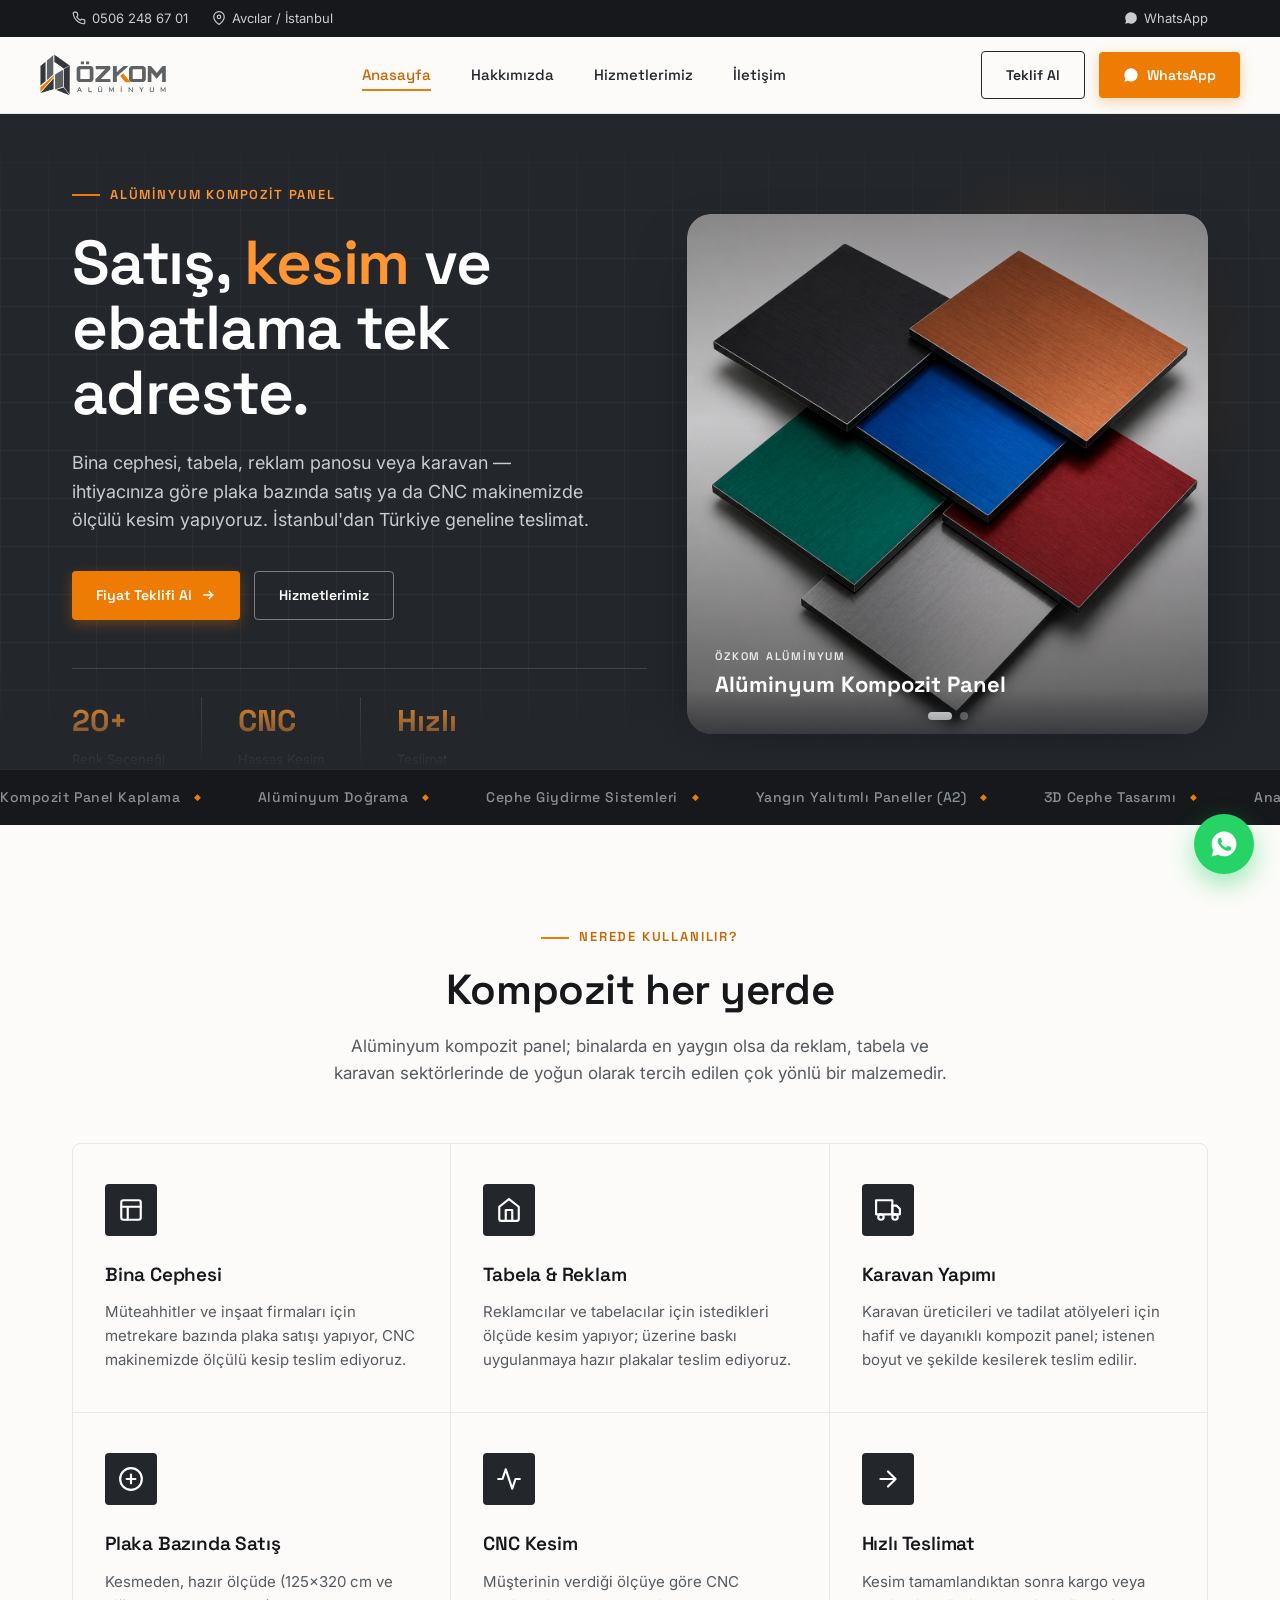
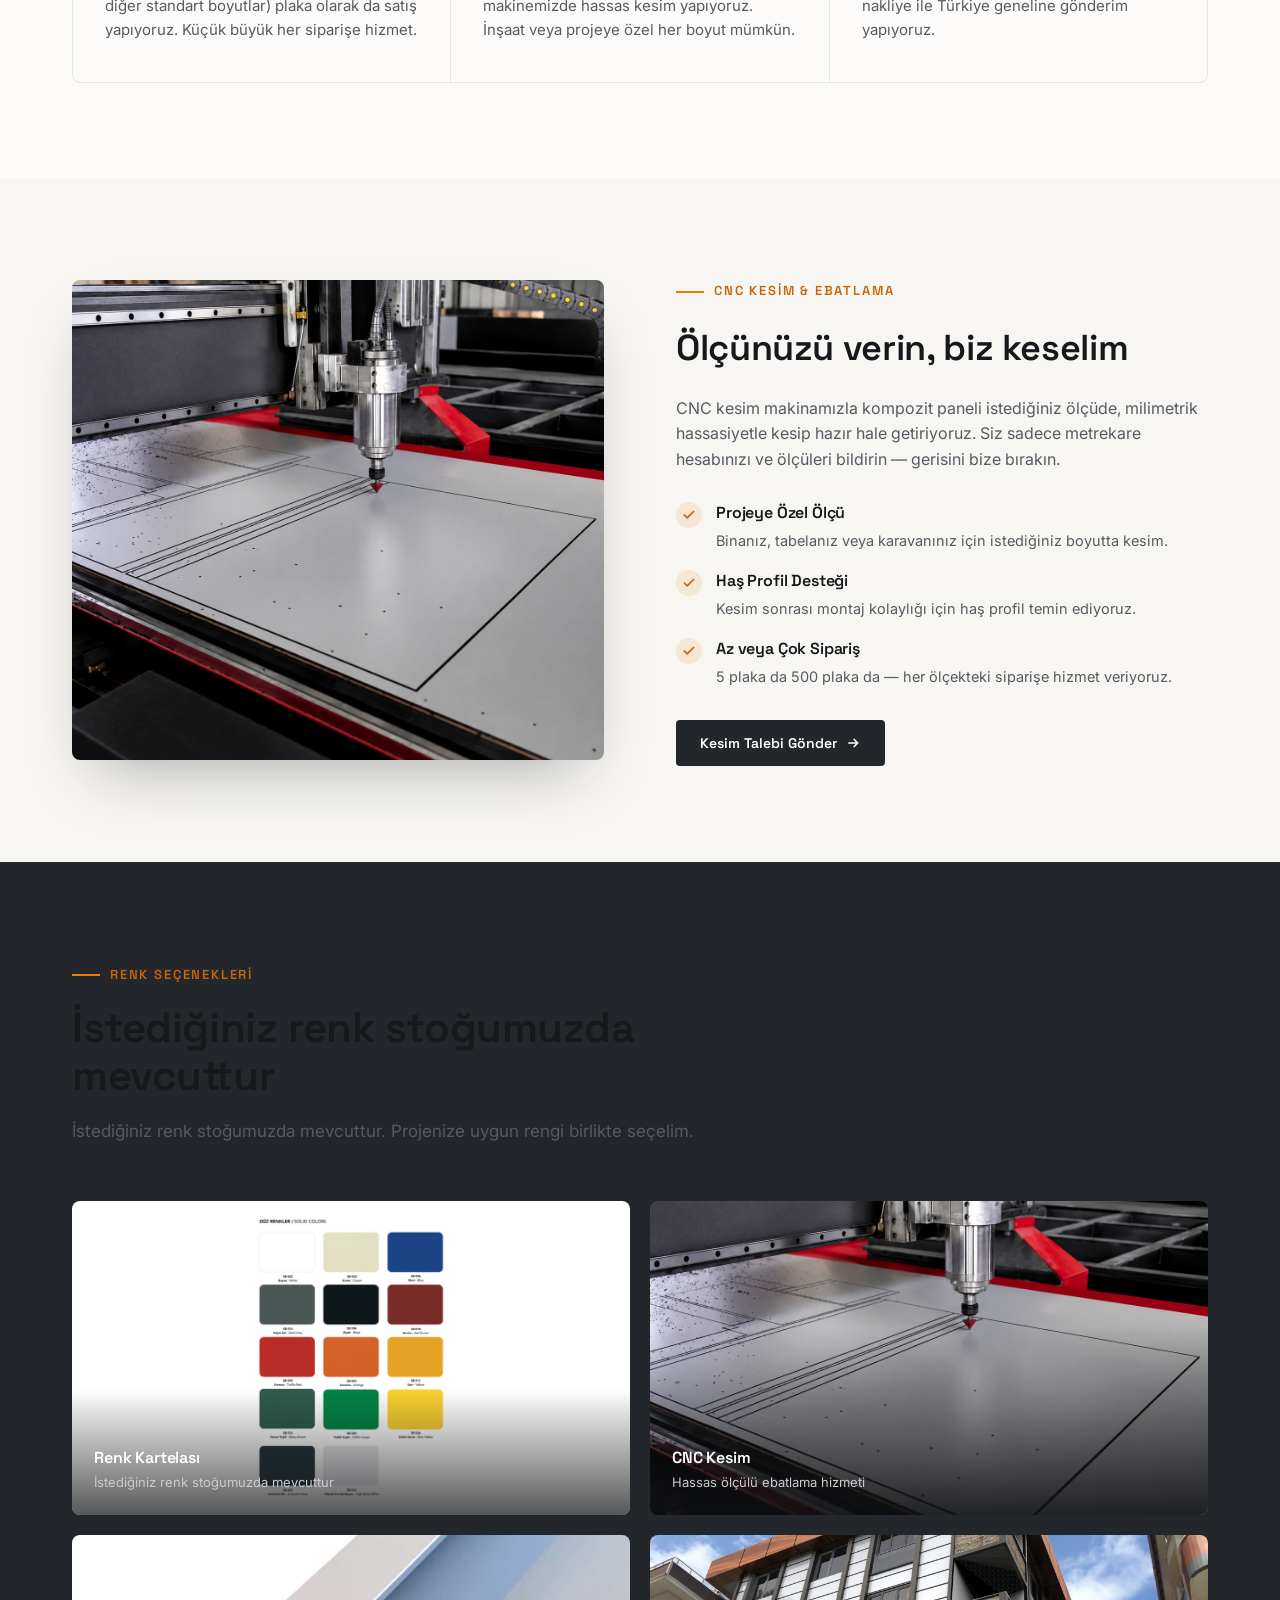
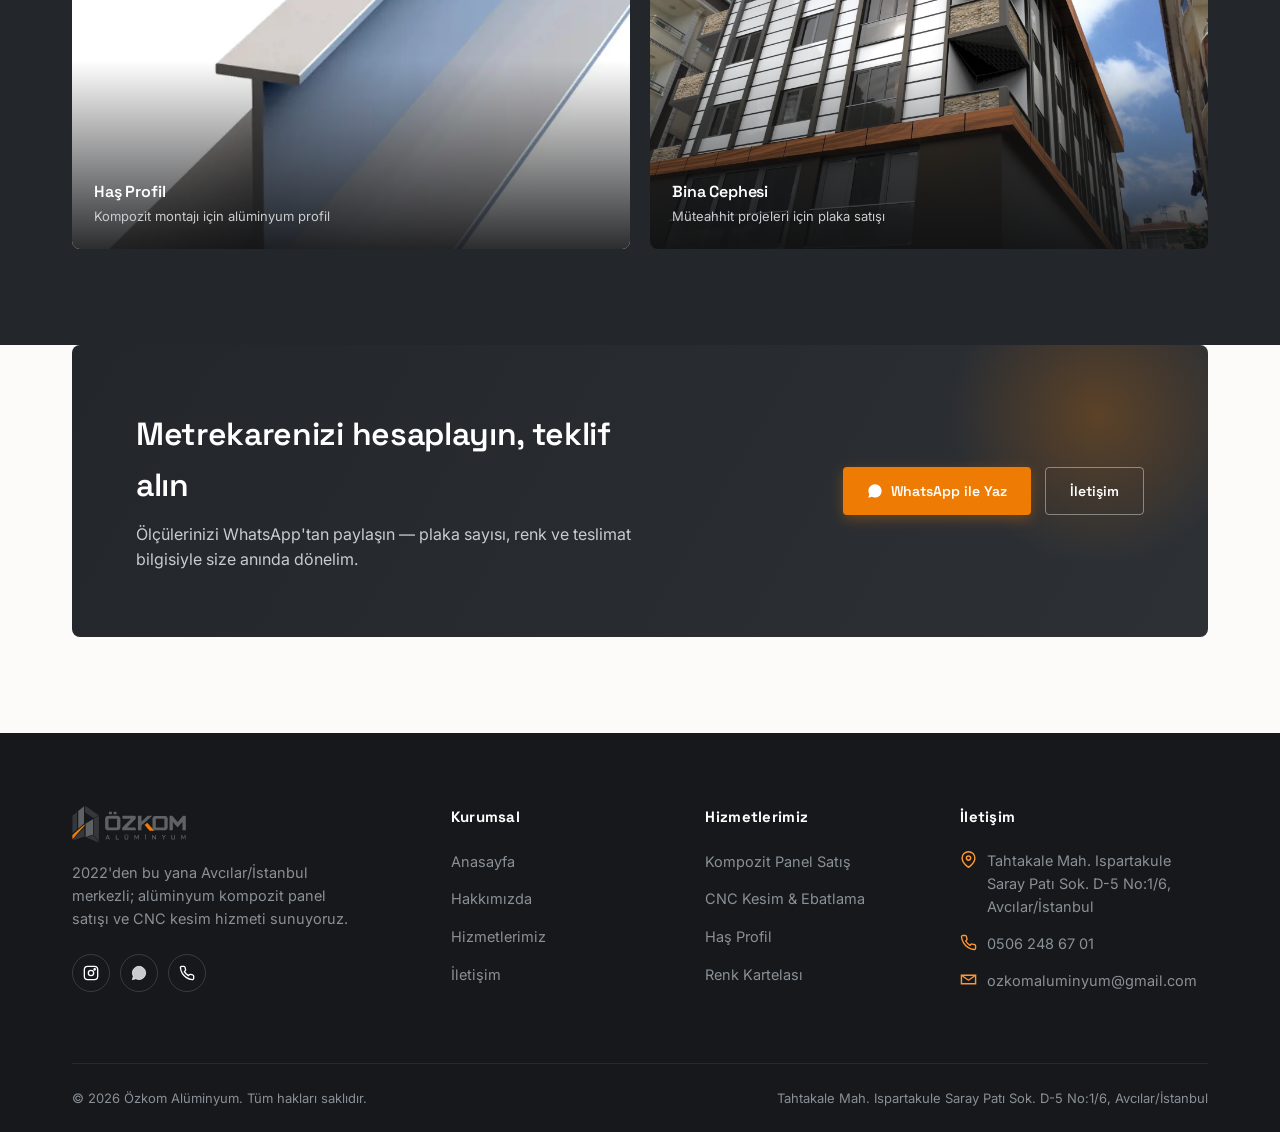
==== commit ae129673: "gorsel guncelleme" ====
--- a/index.html
+++ b/index.html
@@ -200,7 +200,7 @@
     <div class="split">
       <div class="split-visual reveal">
         <div class="split-img-main">
-          <img src="images/kesim-makinasi.webp" alt="Özkom Alüminyum CNC kompozit kesim makinası">
+          <img src="images/slider2.png" alt="Özkom Alüminyum CNC kompozit kesim makinası">
         </div>
       </div>
       <div class="reveal">
@@ -246,7 +246,7 @@
         </div>
       </div>
       <div class="swatch-card reveal" style="--i:1; aspect-ratio:16/9;">
-        <img src="images/kesim-uygulama.jpg" alt="CNC kompozit panel kesim uygulaması">
+        <img src="images/slider2.png" alt="CNC kompozit panel kesim uygulaması">
         <div class="swatch-overlay">
           <div><h4>CNC Kesim</h4><p>Hassas ölçülü ebatlama hizmeti</p></div>
         </div>
@@ -347,4 +347,4 @@
 <script src="cms-loader.js"></script>
 <script src="script.js"></script>
 </body>
-</html>
+</html>
--- a/style.css
+++ b/style.css
@@ -130,11 +130,11 @@
   transform:translateY(18px);
   transition:opacity .6s ease, transform .6s ease;
 }
-.slide-brand{ transition-delay:.4s; }
-.slide-title{ transition-delay:.65s; }
-
-.slide.active .slide-brand,
-.slide.active .slide-title{
+.slide-brand{ transition-delay:.2s; }
+.slide-title{ transition-delay:.4s; }
+
+.slide-brand.text-visible,
+.slide-title.text-visible{
   opacity:1;
   transform:translateY(0);
 }
@@ -912,4 +912,4 @@
   .swatch-grid{ grid-template-columns:1fr 1fr; }
   .process-row{ grid-template-columns:1fr; }
   .wa-float{ width:54px; height:54px; bottom:18px; right:18px; }
-}
+}
